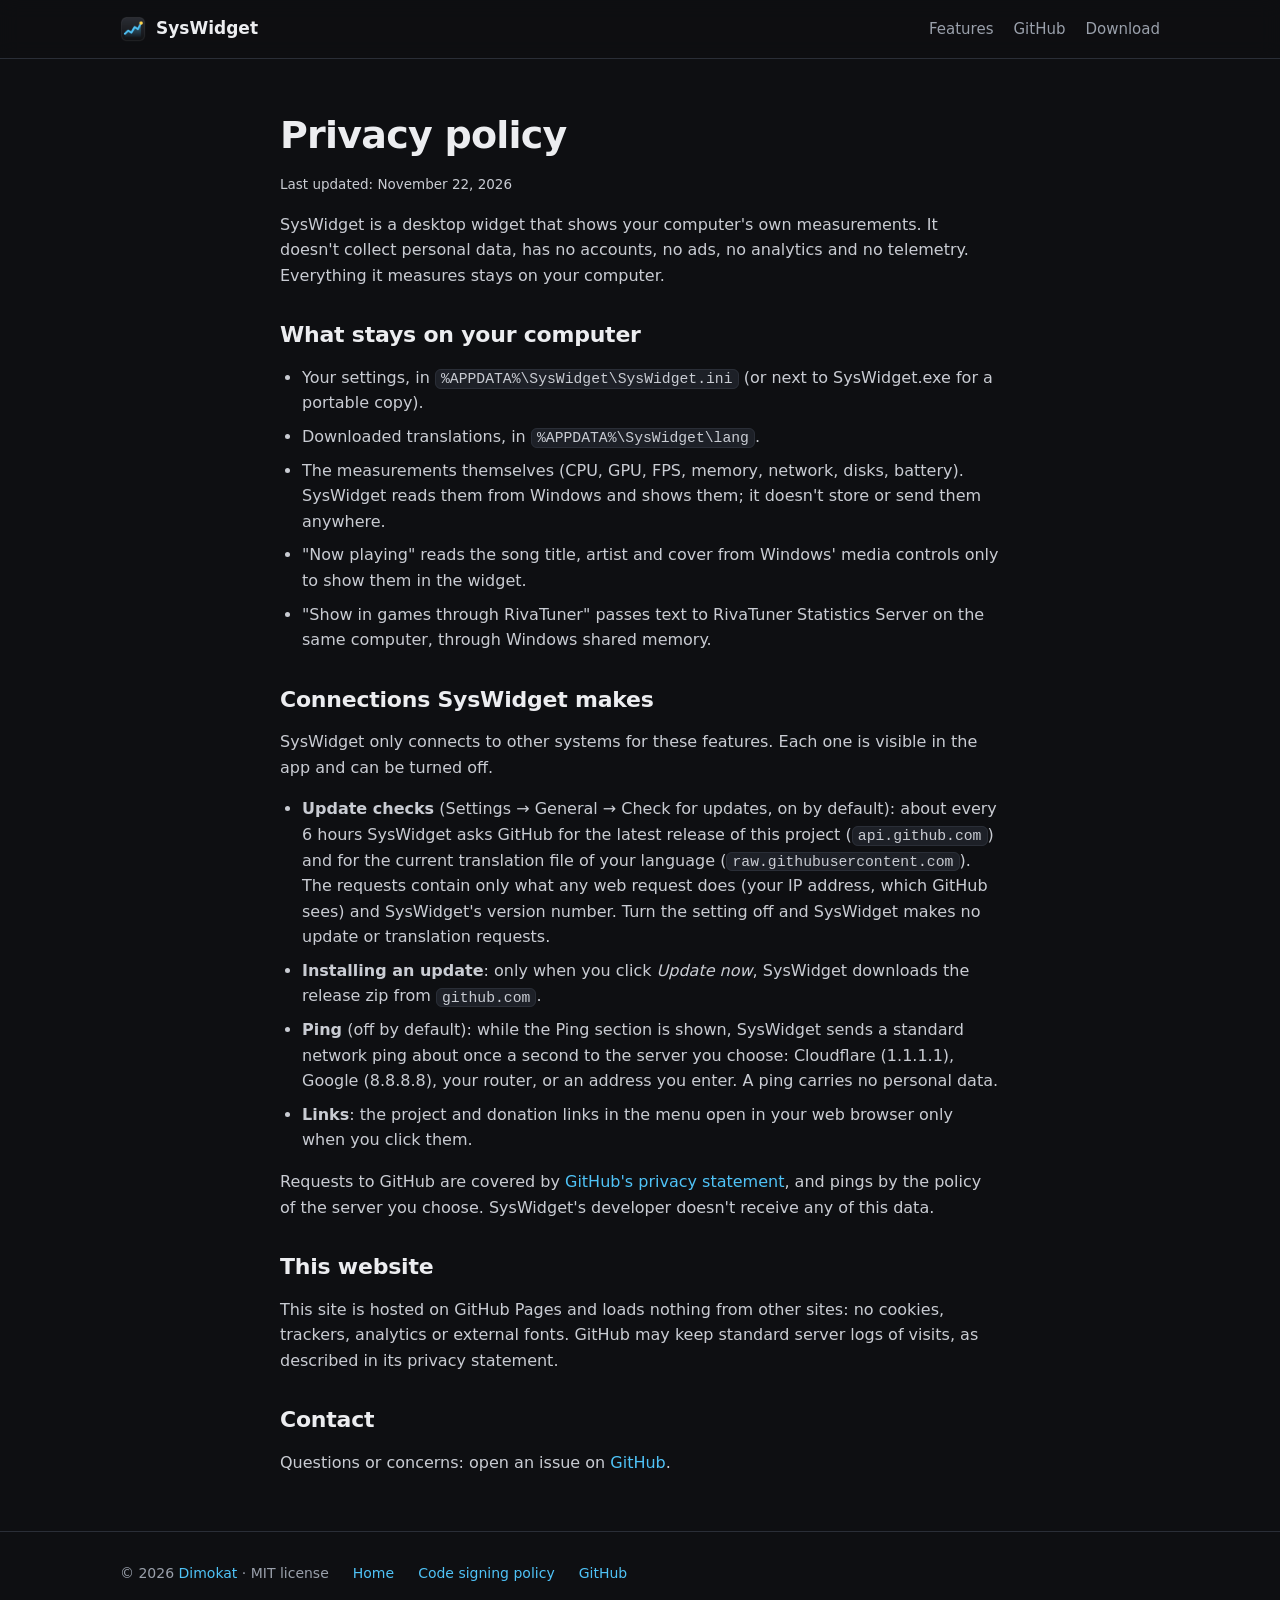
==== docs/privacy.html @ 56e91a50 "Add a homepage with privacy and code signing policies; drop the Defender note from the README - docs" ====
<!doctype html>
<html lang="en">
<head>
<meta charset="utf-8">
<meta name="viewport" content="width=device-width, initial-scale=1">
<title>Privacy policy – SysWidget</title>
<meta name="description" content="SysWidget doesn't collect personal data. This page lists every connection it makes and what it sends.">
<link rel="canonical" href="https://dimokat.github.io/SysWidget/privacy.html">
<link rel="icon" href="favicon.ico">
<link rel="stylesheet" href="site.css">
</head>
<body>
<header class="top">
  <div class="wrap">
    <a class="brand" href="./"><img src="favicon.ico" alt="">SysWidget</a>
    <nav>
      <a href="./#features">Features</a>
      <a href="https://github.com/Dimokat/SysWidget">GitHub</a>
      <a href="./#download">Download</a>
    </nav>
  </div>
</header>

<main class="doc">
  <h1>Privacy policy</h1>
  <p class="small">Last updated: November 22, 2026</p>

  <p>SysWidget is a desktop widget that shows your computer's own measurements. It doesn't collect personal data, has no accounts, no ads, no analytics and no telemetry. Everything it measures stays on your computer.</p>

  <h2>What stays on your computer</h2>
  <ul>
    <li>Your settings, in <code>%APPDATA%\SysWidget\SysWidget.ini</code> (or next to SysWidget.exe for a portable copy).</li>
    <li>Downloaded translations, in <code>%APPDATA%\SysWidget\lang</code>.</li>
    <li>The measurements themselves (CPU, GPU, FPS, memory, network, disks, battery). SysWidget reads them from Windows and shows them; it doesn't store or send them anywhere.</li>
    <li>"Now playing" reads the song title, artist and cover from Windows' media controls only to show them in the widget.</li>
    <li>"Show in games through RivaTuner" passes text to RivaTuner Statistics Server on the same computer, through Windows shared memory.</li>
  </ul>

  <h2>Connections SysWidget makes</h2>
  <p>SysWidget only connects to other systems for these features. Each one is visible in the app and can be turned off.</p>
  <ul>
    <li><b>Update checks</b> (Settings → General → Check for updates, on by default): about every 6 hours SysWidget asks GitHub for the latest release of this project (<code>api.github.com</code>) and for the current translation file of your language (<code>raw.githubusercontent.com</code>). The requests contain only what any web request does (your IP address, which GitHub sees) and SysWidget's version number. Turn the setting off and SysWidget makes no update or translation requests.</li>
    <li><b>Installing an update</b>: only when you click <i>Update now</i>, SysWidget downloads the release zip from <code>github.com</code>.</li>
    <li><b>Ping</b> (off by default): while the Ping section is shown, SysWidget sends a standard network ping about once a second to the server you choose: Cloudflare (1.1.1.1), Google (8.8.8.8), your router, or an address you enter. A ping carries no personal data.</li>
    <li><b>Links</b>: the project and donation links in the menu open in your web browser only when you click them.</li>
  </ul>
  <p>Requests to GitHub are covered by <a href="https://docs.github.com/en/site-policy/privacy-policies/github-general-privacy-statement">GitHub's privacy statement</a>, and pings by the policy of the server you choose. SysWidget's developer doesn't receive any of this data.</p>

  <h2>This website</h2>
  <p>This site is hosted on GitHub Pages and loads nothing from other sites: no cookies, trackers, analytics or external fonts. GitHub may keep standard server logs of visits, as described in its privacy statement.</p>

  <h2>Contact</h2>
  <p>Questions or concerns: open an issue on <a href="https://github.com/Dimokat/SysWidget/issues">GitHub</a>.</p>
</main>

<footer>
  <div class="wrap">
    <span>© 2026 <a href="https://github.com/Dimokat">Dimokat</a> · MIT license</span>
    <a href="./">Home</a>
    <a href="./#code-signing-policy">Code signing policy</a>
    <a href="https://github.com/Dimokat/SysWidget">GitHub</a>
  </div>
</footer>
</body>
</html>
---- docs/site.css ----
/* SysWidget homepage. No external fonts, scripts or trackers: everything is in this repo. */
:root {
  --bg: #0e0f12;
  --panel: #16181d;
  --raised: #1d2027;
  --line: #2a2e37;
  --ink: #ecedf0;
  --dim: #9aa0ab;
  --accent: #4fc3f7;
  --accent-ink: #062330;
  --cpu: #4fc3f7; --gpu: #81c784; --ram: #ffb74d; --net: #ba68c8; --fps: #ffd54f; --media: #ce93d8;
  --radius: 14px;
  --font: "Segoe UI Variable Text", "Segoe UI", system-ui, -apple-system, "Helvetica Neue", Arial, sans-serif;
  --display: "Segoe UI Variable Display", "Segoe UI", system-ui, -apple-system, "Helvetica Neue", Arial, sans-serif;
}
* { box-sizing: border-box; }
html { scroll-behavior: smooth; }
body { margin: 0; background: var(--bg); color: var(--ink); font: 16px/1.6 var(--font); -webkit-font-smoothing: antialiased; }
a { color: var(--accent); text-decoration: none; }
a:hover { text-decoration: underline; }
img { max-width: 100%; height: auto; display: block; }
code { font: 0.92em Consolas, "Cascadia Mono", monospace; background: var(--raised); border: 1px solid var(--line); border-radius: 6px; padding: 0.05em 0.35em; }
.wrap { max-width: 1080px; margin: 0 auto; padding: 0 20px; }

/* top bar */
.top { position: sticky; top: 0; z-index: 5; background: rgba(14, 15, 18, 0.86); backdrop-filter: blur(10px); border-bottom: 1px solid var(--line); }
.top .wrap { display: flex; align-items: center; gap: 22px; height: 58px; }
.brand { display: flex; align-items: center; gap: 10px; color: var(--ink); font-weight: 600; font-size: 17px; }
.brand:hover { text-decoration: none; }
.brand img { width: 26px; height: 26px; }
.top nav { margin-left: auto; display: flex; gap: 20px; font-size: 15px; }
.top nav a { color: var(--dim); }
.top nav a:hover { color: var(--ink); text-decoration: none; }

/* hero */
.hero { padding: 72px 0 40px; }
.hero .wrap { display: grid; grid-template-columns: 1.1fr 0.9fr; gap: 48px; align-items: center; }
.eyebrow { display: inline-flex; gap: 8px; flex-wrap: wrap; font-size: 13px; color: var(--dim); margin-bottom: 18px; }
.eyebrow span { border: 1px solid var(--line); border-radius: 999px; padding: 3px 11px; background: var(--panel); }
h1 { font: 700 clamp(34px, 5vw, 52px)/1.08 var(--display); margin: 0 0 18px; letter-spacing: -0.02em; }
h1 em { font-style: normal; color: var(--accent); }
.lead { font-size: 19px; color: #c9ccd3; margin: 0 0 28px; max-width: 34em; }
.cta { display: flex; gap: 12px; flex-wrap: wrap; align-items: center; }
.btn { display: inline-flex; align-items: center; gap: 9px; padding: 12px 20px; border-radius: 10px; font-weight: 600; border: 1px solid var(--line); color: var(--ink); background: var(--raised); }
.btn:hover { text-decoration: none; border-color: #3a3f4b; }
.btn.primary { background: var(--accent); color: var(--accent-ink); border-color: var(--accent); }
.btn.primary:hover { background: #74d0f9; }
.small { font-size: 13.5px; color: var(--dim); }
.shots { position: relative; display: flex; gap: 4%; align-items: flex-start; justify-content: center; }
.shots img { border-radius: 12px; box-shadow: 0 24px 60px rgba(0, 0, 0, 0.55), 0 0 0 1px rgba(255, 255, 255, 0.04); }
.shots .a { width: 56%; min-width: 0; }
.shots .b { width: 40%; min-width: 0; margin-top: 46px; }
.hero .wrap.strip { display: block; margin-top: 34px; }
.strip img { width: 100%; border-radius: 10px; box-shadow: 0 16px 40px rgba(0, 0, 0, 0.5); }

/* sections */
section { padding: 56px 0; border-top: 1px solid var(--line); }
h2 { font: 650 30px/1.2 var(--display); margin: 0 0 10px; letter-spacing: -0.01em; }
.sub { color: var(--dim); margin: 0 0 30px; max-width: 46em; }
.grid { display: grid; grid-template-columns: repeat(3, 1fr); gap: 16px; }
.card { background: var(--panel); border: 1px solid var(--line); border-radius: var(--radius); padding: 20px 20px 18px; }
.card h3 { margin: 0 0 6px; font-size: 17px; display: flex; align-items: center; gap: 10px; }
.card p { margin: 0; color: var(--dim); font-size: 15px; }
.dot { width: 9px; height: 9px; border-radius: 50%; flex: none; }
.gallery { display: grid; grid-template-columns: 0.8fr 1.2fr; gap: 18px; align-items: start; }
.gallery figure { margin: 0; background: var(--panel); border: 1px solid var(--line); border-radius: var(--radius); padding: 14px; }
.gallery figcaption { color: var(--dim); font-size: 14px; margin-top: 10px; }
.gallery img { border-radius: 8px; margin: 0 auto; }
ol.steps { counter-reset: s; list-style: none; padding: 0; margin: 0; display: grid; gap: 14px; }
ol.steps li { counter-increment: s; background: var(--panel); border: 1px solid var(--line); border-radius: var(--radius); padding: 16px 18px 16px 60px; position: relative; }
ol.steps li::before { content: counter(s); position: absolute; left: 18px; top: 15px; width: 28px; height: 28px; border-radius: 50%; background: var(--raised); border: 1px solid var(--line); display: grid; place-items: center; font-weight: 700; color: var(--accent); }
.download { display: grid; grid-template-columns: 1fr 1fr; gap: 18px; }
.box { background: var(--panel); border: 1px solid var(--line); border-radius: var(--radius); padding: 22px; }
.box h3 { margin: 0 0 8px; font-size: 18px; }
.box p { margin: 0 0 10px; color: var(--dim); }
.box p:last-child { margin-bottom: 0; }
details { background: var(--panel); border: 1px solid var(--line); border-radius: var(--radius); padding: 0 18px; margin-bottom: 10px; }
summary { cursor: pointer; padding: 15px 0; font-weight: 600; list-style: none; }
summary::-webkit-details-marker { display: none; }
summary::after { content: "+"; float: right; color: var(--dim); font-weight: 400; }
details[open] summary::after { content: "\2212"; }
details p { margin: 0 0 16px; color: var(--dim); }
.policy dl { margin: 0; display: grid; grid-template-columns: max-content 1fr; gap: 8px 18px; }
.policy dt { color: var(--dim); }
.policy dd { margin: 0; }
footer { border-top: 1px solid var(--line); padding: 30px 0 44px; color: var(--dim); font-size: 14px; }
footer .wrap { display: flex; flex-wrap: wrap; gap: 10px 24px; align-items: center; }
footer .sp { margin-left: auto; }

/* privacy page */
.doc { max-width: 760px; padding: 56px 20px 40px; margin: 0 auto; }
.doc h1 { font-size: 38px; }
.doc h2 { font-size: 22px; margin-top: 34px; }
.doc p, .doc li { color: #c9ccd3; }
.doc ul { padding-left: 22px; }
.doc li { margin-bottom: 8px; }

@media (max-width: 860px) {
  .hero { padding-top: 44px; }
  .hero .wrap, .gallery, .download { grid-template-columns: 1fr; }
  .grid { grid-template-columns: 1fr 1fr; }
  .top nav a.opt { display: none; }
}
@media (max-width: 560px) {
  .grid { grid-template-columns: 1fr; }
  .top nav { gap: 14px; font-size: 14px; }
  .policy dl { grid-template-columns: 1fr; gap: 2px; }
  .policy dd { margin-bottom: 10px; }
  footer .sp { margin-left: 0; }
}
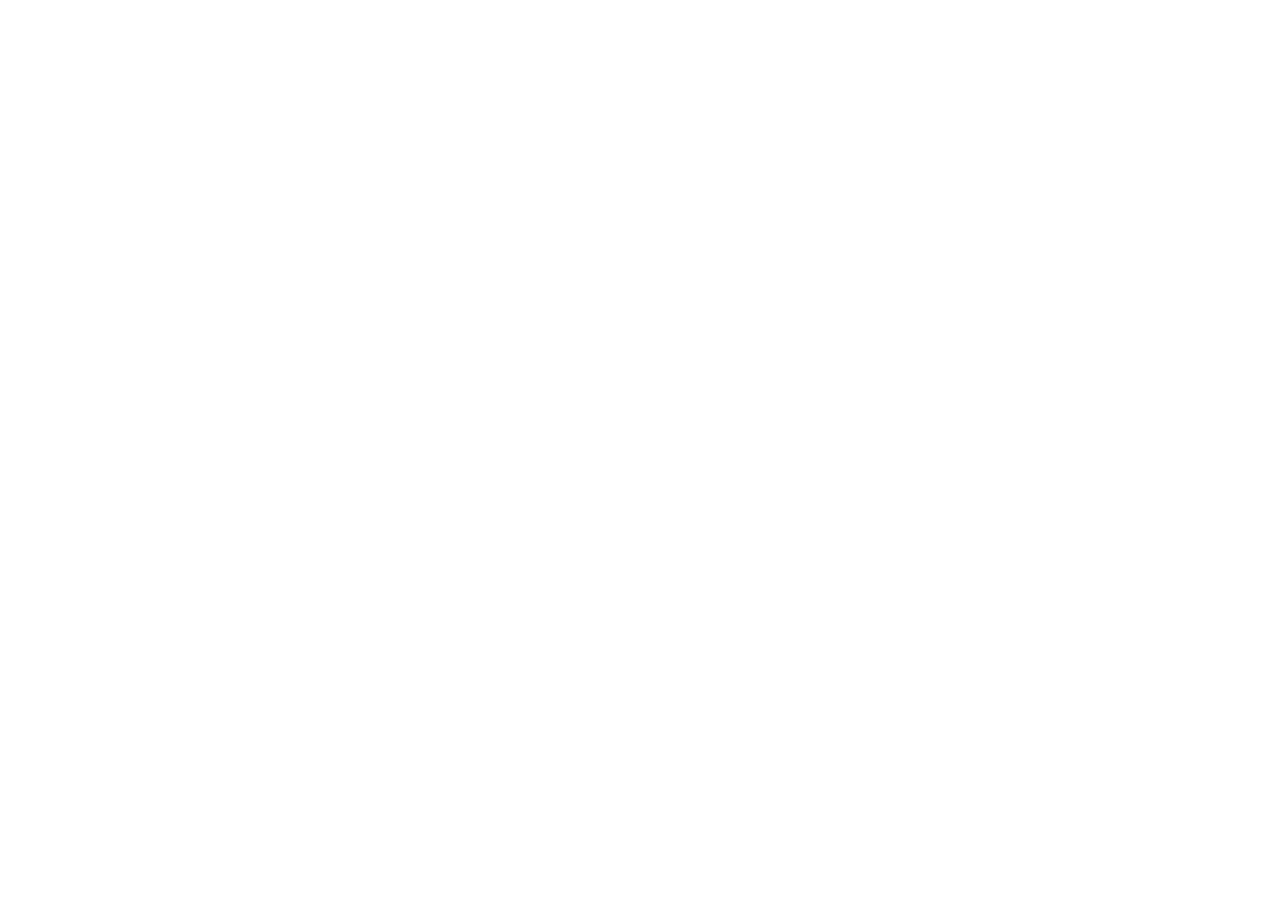
==== commit b2ec499b: "Move to the SysWidget organization and syswidget.github.io The app checks for updates and translatio" ====
--- a/docs/privacy.html
+++ b/docs/privacy.html
@@ -2,64 +2,12 @@
 <html lang="en">
 <head>
 <meta charset="utf-8">
-<meta name="viewport" content="width=device-width, initial-scale=1">
-<title>Privacy policy – SysWidget</title>
-<meta name="description" content="SysWidget doesn't collect personal data. This page lists every connection it makes and what it sends.">
-<link rel="canonical" href="https://dimokat.github.io/SysWidget/privacy.html">
-<link rel="icon" href="favicon.ico">
-<link rel="stylesheet" href="site.css">
+<title>SysWidget has moved</title>
+<link rel="canonical" href="https://syswidget.github.io/privacy.html">
+<meta http-equiv="refresh" content="0; url=https://syswidget.github.io/privacy.html">
+<meta name="robots" content="noindex">
 </head>
 <body>
-<header class="top">
-  <div class="wrap">
-    <a class="brand" href="./"><img src="favicon.ico" alt="">SysWidget</a>
-    <nav>
-      <a href="./#features">Features</a>
-      <a href="https://github.com/Dimokat/SysWidget">GitHub</a>
-      <a href="./#download">Download</a>
-    </nav>
-  </div>
-</header>
-
-<main class="doc">
-  <h1>Privacy policy</h1>
-  <p class="small">Last updated: November 22, 2026</p>
-
-  <p>SysWidget is a desktop widget that shows your computer's own measurements. It doesn't collect personal data, has no accounts, no ads, no analytics and no telemetry. Everything it measures stays on your computer.</p>
-
-  <h2>What stays on your computer</h2>
-  <ul>
-    <li>Your settings, in <code>%APPDATA%\SysWidget\SysWidget.ini</code> (or next to SysWidget.exe for a portable copy).</li>
-    <li>Downloaded translations, in <code>%APPDATA%\SysWidget\lang</code>.</li>
-    <li>The measurements themselves (CPU, GPU, FPS, memory, network, disks, battery). SysWidget reads them from Windows and shows them; it doesn't store or send them anywhere.</li>
-    <li>"Now playing" reads the song title, artist and cover from Windows' media controls only to show them in the widget.</li>
-    <li>"Show in games through RivaTuner" passes text to RivaTuner Statistics Server on the same computer, through Windows shared memory.</li>
-  </ul>
-
-  <h2>Connections SysWidget makes</h2>
-  <p>SysWidget only connects to other systems for these features. Each one is visible in the app and can be turned off.</p>
-  <ul>
-    <li><b>Update checks</b> (Settings → General → Check for updates, on by default): about every 6 hours SysWidget asks GitHub for the latest release of this project (<code>api.github.com</code>) and for the current translation file of your language (<code>raw.githubusercontent.com</code>). The requests contain only what any web request does (your IP address, which GitHub sees) and SysWidget's version number. Turn the setting off and SysWidget makes no update or translation requests.</li>
-    <li><b>Installing an update</b>: only when you click <i>Update now</i>, SysWidget downloads the release zip from <code>github.com</code>.</li>
-    <li><b>Ping</b> (off by default): while the Ping section is shown, SysWidget sends a standard network ping about once a second to the server you choose: Cloudflare (1.1.1.1), Google (8.8.8.8), your router, or an address you enter. A ping carries no personal data.</li>
-    <li><b>Links</b>: the project and donation links in the menu open in your web browser only when you click them.</li>
-  </ul>
-  <p>Requests to GitHub are covered by <a href="https://docs.github.com/en/site-policy/privacy-policies/github-general-privacy-statement">GitHub's privacy statement</a>, and pings by the policy of the server you choose. SysWidget's developer doesn't receive any of this data.</p>
-
-  <h2>This website</h2>
-  <p>This site is hosted on GitHub Pages and loads nothing from other sites: no cookies, trackers, analytics or external fonts. GitHub may keep standard server logs of visits, as described in its privacy statement.</p>
-
-  <h2>Contact</h2>
-  <p>Questions or concerns: open an issue on <a href="https://github.com/Dimokat/SysWidget/issues">GitHub</a>.</p>
-</main>
-
-<footer>
-  <div class="wrap">
-    <span>© 2026 <a href="https://github.com/Dimokat">Dimokat</a> · MIT license</span>
-    <a href="./">Home</a>
-    <a href="./#code-signing-policy">Code signing policy</a>
-    <a href="https://github.com/Dimokat/SysWidget">GitHub</a>
-  </div>
-</footer>
+<p>SysWidget's homepage has moved to <a href="https://syswidget.github.io/privacy.html">syswidget.github.io</a>.</p>
 </body>
 </html>
